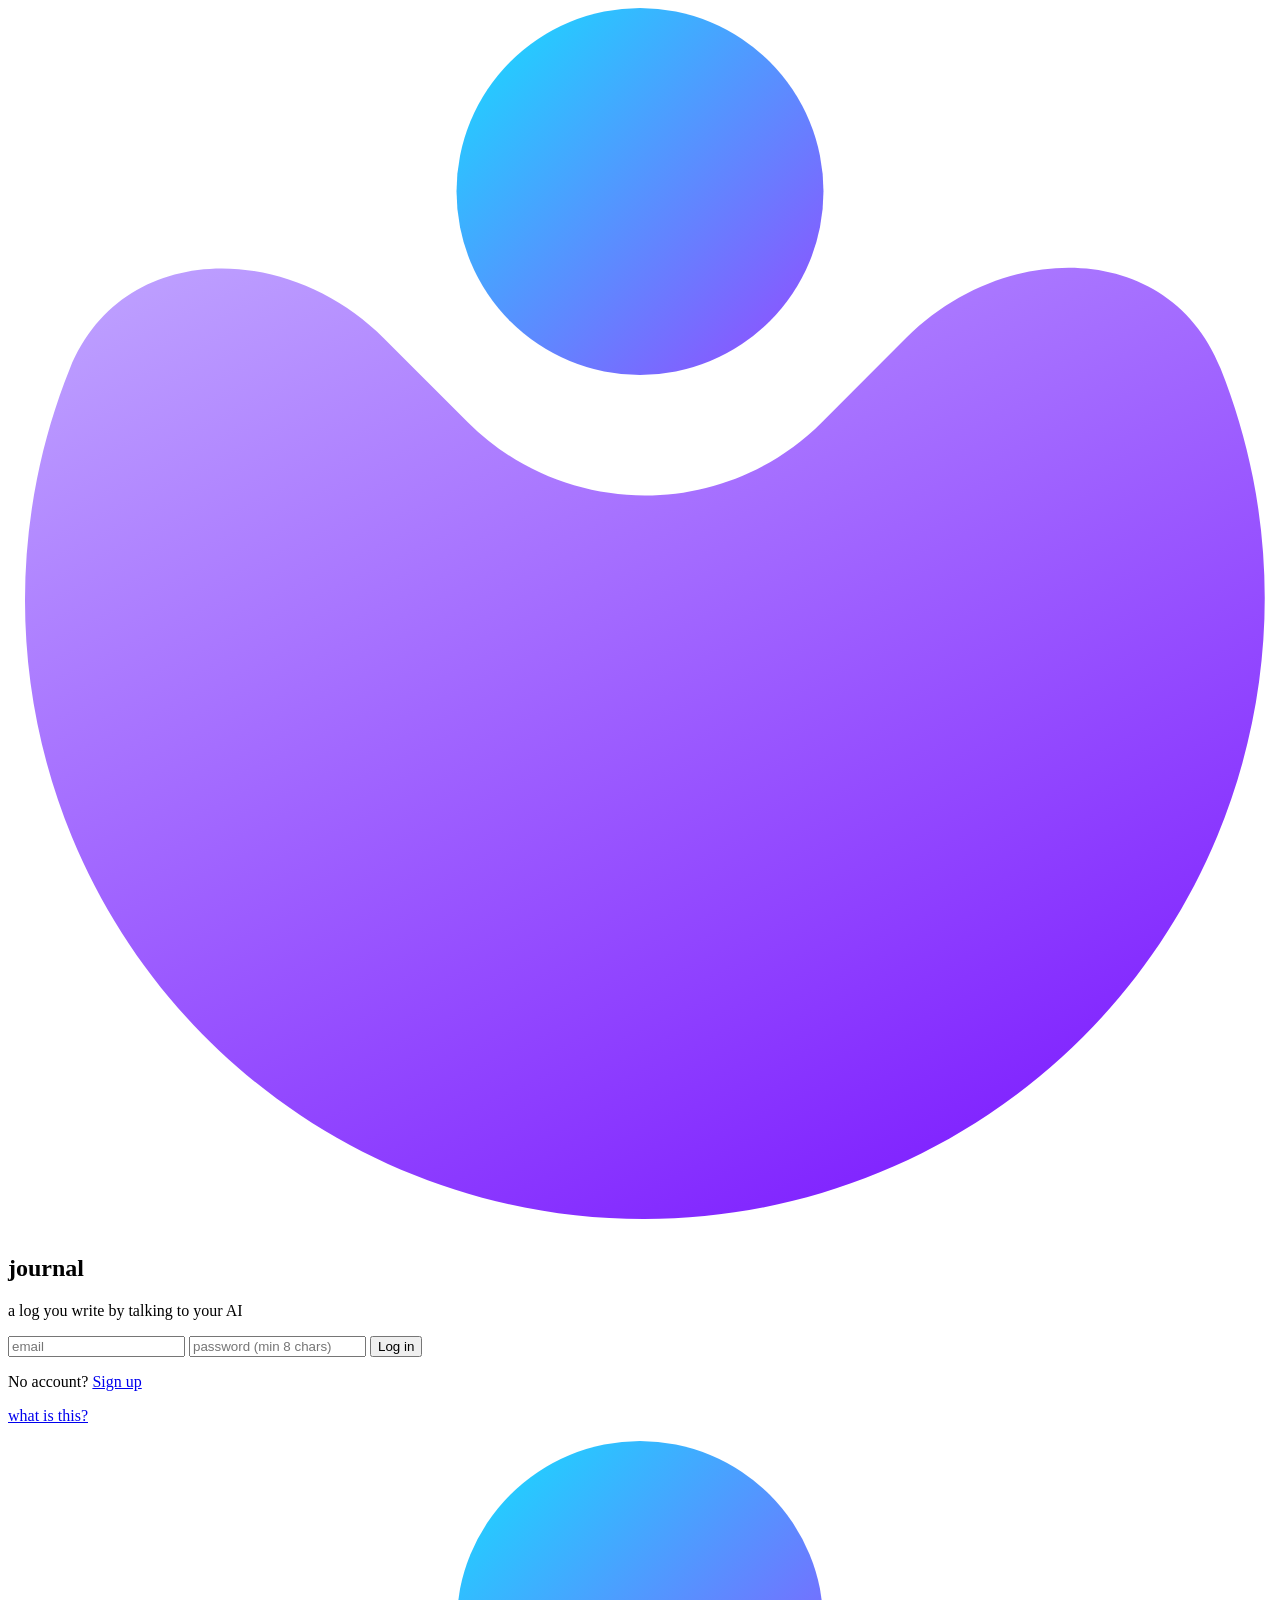
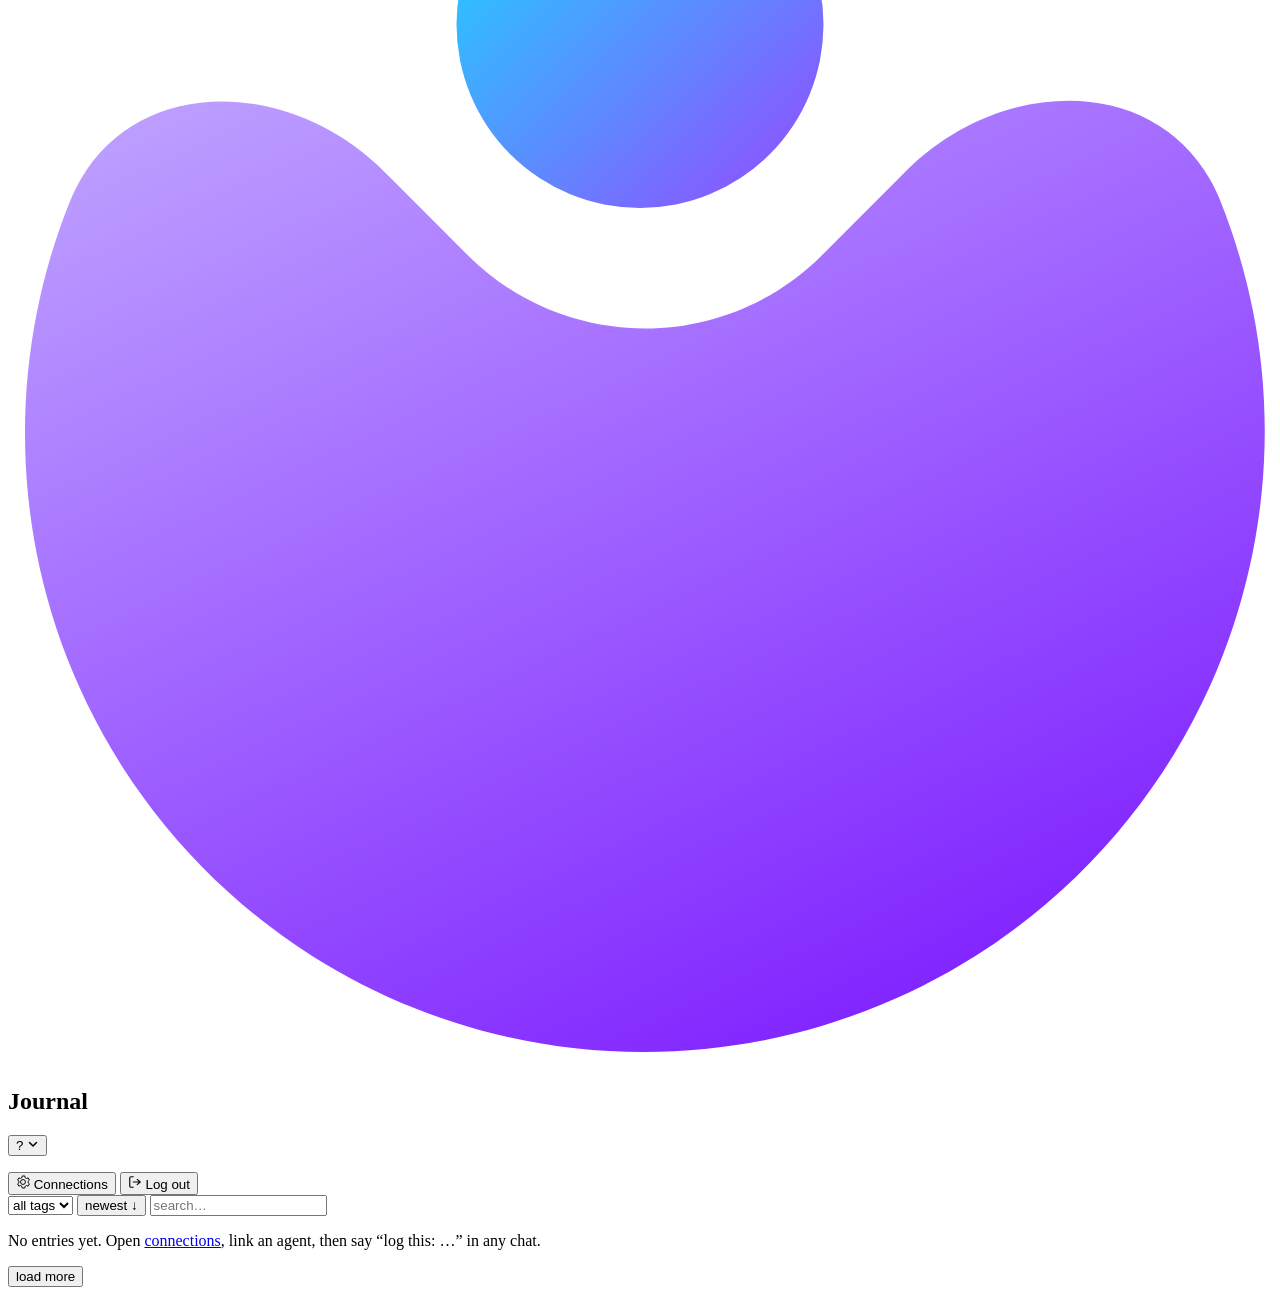
==== public/index.html @ 5e2f3857 "added /home & improved UI" ====
<!doctype html>
<html lang="en">
<head>
  <meta charset="utf-8" />
  <meta name="viewport" content="width=device-width, initial-scale=1" />
  <title>Journal</title>
  <link rel="preconnect" href="https://fonts.googleapis.com" />
  <link rel="preconnect" href="https://fonts.gstatic.com" crossorigin />
  <link
    href="https://fonts.googleapis.com/css2?family=JetBrains+Mono:wght@400;500&family=Newsreader:ital,opsz,wght@0,6..72,400;0,6..72,500;1,6..72,400&family=Roboto+Flex:opsz,wght@8..144,300..700&display=swap"
    rel="stylesheet"
  />
  <link rel="stylesheet" href="/style.css" />
</head>
<body>
  <svg width="0" height="0" style="position:absolute" aria-hidden="true">
    <defs>
      <linearGradient id="logo-body" x1="9.75831" y1="7.51943" x2="42.5" y2="76.5" gradientUnits="userSpaceOnUse">
        <stop stop-color="#C1A7FF" />
        <stop offset="1" stop-color="#6F00FF" />
      </linearGradient>
      <linearGradient id="logo-dot" x1="40" y1="18" x2="19.5" y2="-3" gradientUnits="userSpaceOnUse">
        <stop stop-color="#9747FF" />
        <stop offset="1" stop-color="#00F6FF" />
      </linearGradient>
    </defs>
  </svg>

  <!-- auth screen -->
  <section id="auth" class="auth hidden">
    <div class="glow" aria-hidden="true"></div>
    <div class="auth-box">
      <svg class="auth-logo" viewBox="0 0 62 60" fill="none" aria-hidden="true">
        <path d="M44.0724 16.1665C48.8695 11.3694 56.9546 11.3672 59.4736 17.6663C60.1656 19.3967 60.7 21.1954 61.0656 23.0413C62.2335 28.9383 61.6258 35.0524 59.3195 40.6104C57.0131 46.1683 53.1117 50.9206 48.1085 54.2661C43.1053 57.6116 37.2251 59.4002 31.2114 59.4056C25.1977 59.4111 19.3207 57.6331 14.3236 54.2966C9.32643 50.9601 5.43356 46.2149 3.13725 40.6611C0.840947 35.1073 0.244337 28.9943 1.42287 23.0951C1.79308 21.242 2.33324 19.4362 3.03196 17.6988C5.56333 11.4047 13.6471 11.4083 18.4442 16.2054L22.5529 20.3141C27.35 25.1112 35.1277 25.1112 39.9248 20.3141L44.0724 16.1665Z" fill="url(#logo-body)" />
        <circle cx="31" cy="9" r="9" fill="url(#logo-dot)" />
      </svg>
      <h1>journal</h1>
      <p class="muted">a log you write by talking to your AI</p>
      <form id="auth-form">
        <input id="email" type="email" placeholder="email" autocomplete="email" required />
        <input id="password" type="password" placeholder="password (min 8 chars)" autocomplete="current-password" minlength="8" required />
        <button type="submit" id="auth-submit">Log in</button>
      </form>
      <p class="auth-toggle muted">
        <span id="auth-toggle-label">No account?</span>
        <a href="#" id="auth-toggle-link">Sign up</a>
      </p>
      <p id="auth-error" class="error hidden"></p>
      <p class="auth-about"><a href="/home">what is this?</a></p>
    </div>
  </section>

  <!-- journal screen -->
  <section id="app" class="app hidden">
    <header>
      <div class="brand">
        <svg viewBox="0 0 62 60" fill="none" aria-hidden="true">
          <path d="M44.0724 16.1665C48.8695 11.3694 56.9546 11.3672 59.4736 17.6663C60.1656 19.3967 60.7 21.1954 61.0656 23.0413C62.2335 28.9383 61.6258 35.0524 59.3195 40.6104C57.0131 46.1683 53.1117 50.9206 48.1085 54.2661C43.1053 57.6116 37.2251 59.4002 31.2114 59.4056C25.1977 59.4111 19.3207 57.6331 14.3236 54.2966C9.32643 50.9601 5.43356 46.2149 3.13725 40.6611C0.840947 35.1073 0.244337 28.9943 1.42287 23.0951C1.79308 21.242 2.33324 19.4362 3.03196 17.6988C5.56333 11.4047 13.6471 11.4083 18.4442 16.2054L22.5529 20.3141C27.35 25.1112 35.1277 25.1112 39.9248 20.3141L44.0724 16.1665Z" fill="url(#logo-body)" />
          <circle cx="31" cy="9" r="9" fill="url(#logo-dot)" />
        </svg>
        <h1>Journal</h1>
      </div>
      <div class="account" id="account">
        <button
          class="account-trigger"
          id="account-trigger"
          aria-haspopup="menu"
          aria-expanded="false"
          aria-label="Account menu"
        >
          <span class="avatar" id="avatar">?</span>
          <svg class="chevron" width="12" height="12" viewBox="0 0 12 12" aria-hidden="true">
            <path d="M2.5 4.5 6 8l3.5-3.5" fill="none" stroke="currentColor" stroke-width="1.5" stroke-linecap="round" stroke-linejoin="round" />
          </svg>
        </button>
        <div class="account-menu" role="menu">
          <p class="account-email muted mono" id="account-email"></p>
          <button role="menuitem" id="menu-settings">
            <svg width="14" height="14" viewBox="0 0 16 16" aria-hidden="true">
              <path d="M8 5.2A2.8 2.8 0 1 0 8 10.8 2.8 2.8 0 0 0 8 5.2Zm5.9 2.8a5.9 5.9 0 0 0-.08-.94l1.55-1.2-1.5-2.6-1.83.73a5.9 5.9 0 0 0-1.63-.94L10.1 1.1H7.1l-.31 1.95a5.9 5.9 0 0 0-1.63.94l-1.83-.73-1.5 2.6 1.55 1.2a5.9 5.9 0 0 0 0 1.88l-1.55 1.2 1.5 2.6 1.83-.73c.5.4 1.04.72 1.63.94l.31 1.95h3l.31-1.95a5.9 5.9 0 0 0 1.63-.94l1.83.73 1.5-2.6-1.55-1.2c.05-.31.08-.62.08-.94Z" fill="none" stroke="currentColor" stroke-width="1.1" stroke-linejoin="round" />
            </svg>
            Connections
          </button>
          <button role="menuitem" id="menu-logout">
            <svg width="14" height="14" viewBox="0 0 16 16" aria-hidden="true">
              <path d="M6 2H3.5A1.5 1.5 0 0 0 2 3.5v9A1.5 1.5 0 0 0 3.5 14H6M10.5 11 14 8l-3.5-3M14 8H6" fill="none" stroke="currentColor" stroke-width="1.3" stroke-linecap="round" stroke-linejoin="round" />
            </svg>
            Log out
          </button>
        </div>
      </div>
    </header>

    <div class="toolbar">
      <span class="count" id="entry-count"></span>
      <select id="tag-filter" aria-label="Filter by tag">
        <option value="">all tags</option>
      </select>
      <button id="sort-toggle" aria-label="Toggle sort order">newest ↓</button>
      <input id="search" type="search" placeholder="search…" />
    </div>

    <main id="feed"></main>
    <p id="empty" class="muted hidden">
      No entries yet. Open <a href="#" id="empty-connect">connections</a>, link an agent,
      then say “log this: …” in any chat.
    </p>
    <button id="load-more" class="hidden">load more</button>
  </section>

  <!-- connections modal -->
  <dialog id="settings">
    <div class="dialog-head">
      <h2>Connections</h2>
      <button id="settings-close" aria-label="Close">✕</button>
    </div>
    <p class="muted small">Link an AI agent to this journal. Pick where you'll talk to it:</p>
    <div class="provider-tabs" id="provider-tabs" role="tablist"></div>
    <div id="provider-pane"></div>
  </dialog>

  <script src="/app.js"></script>
</body>
</html>
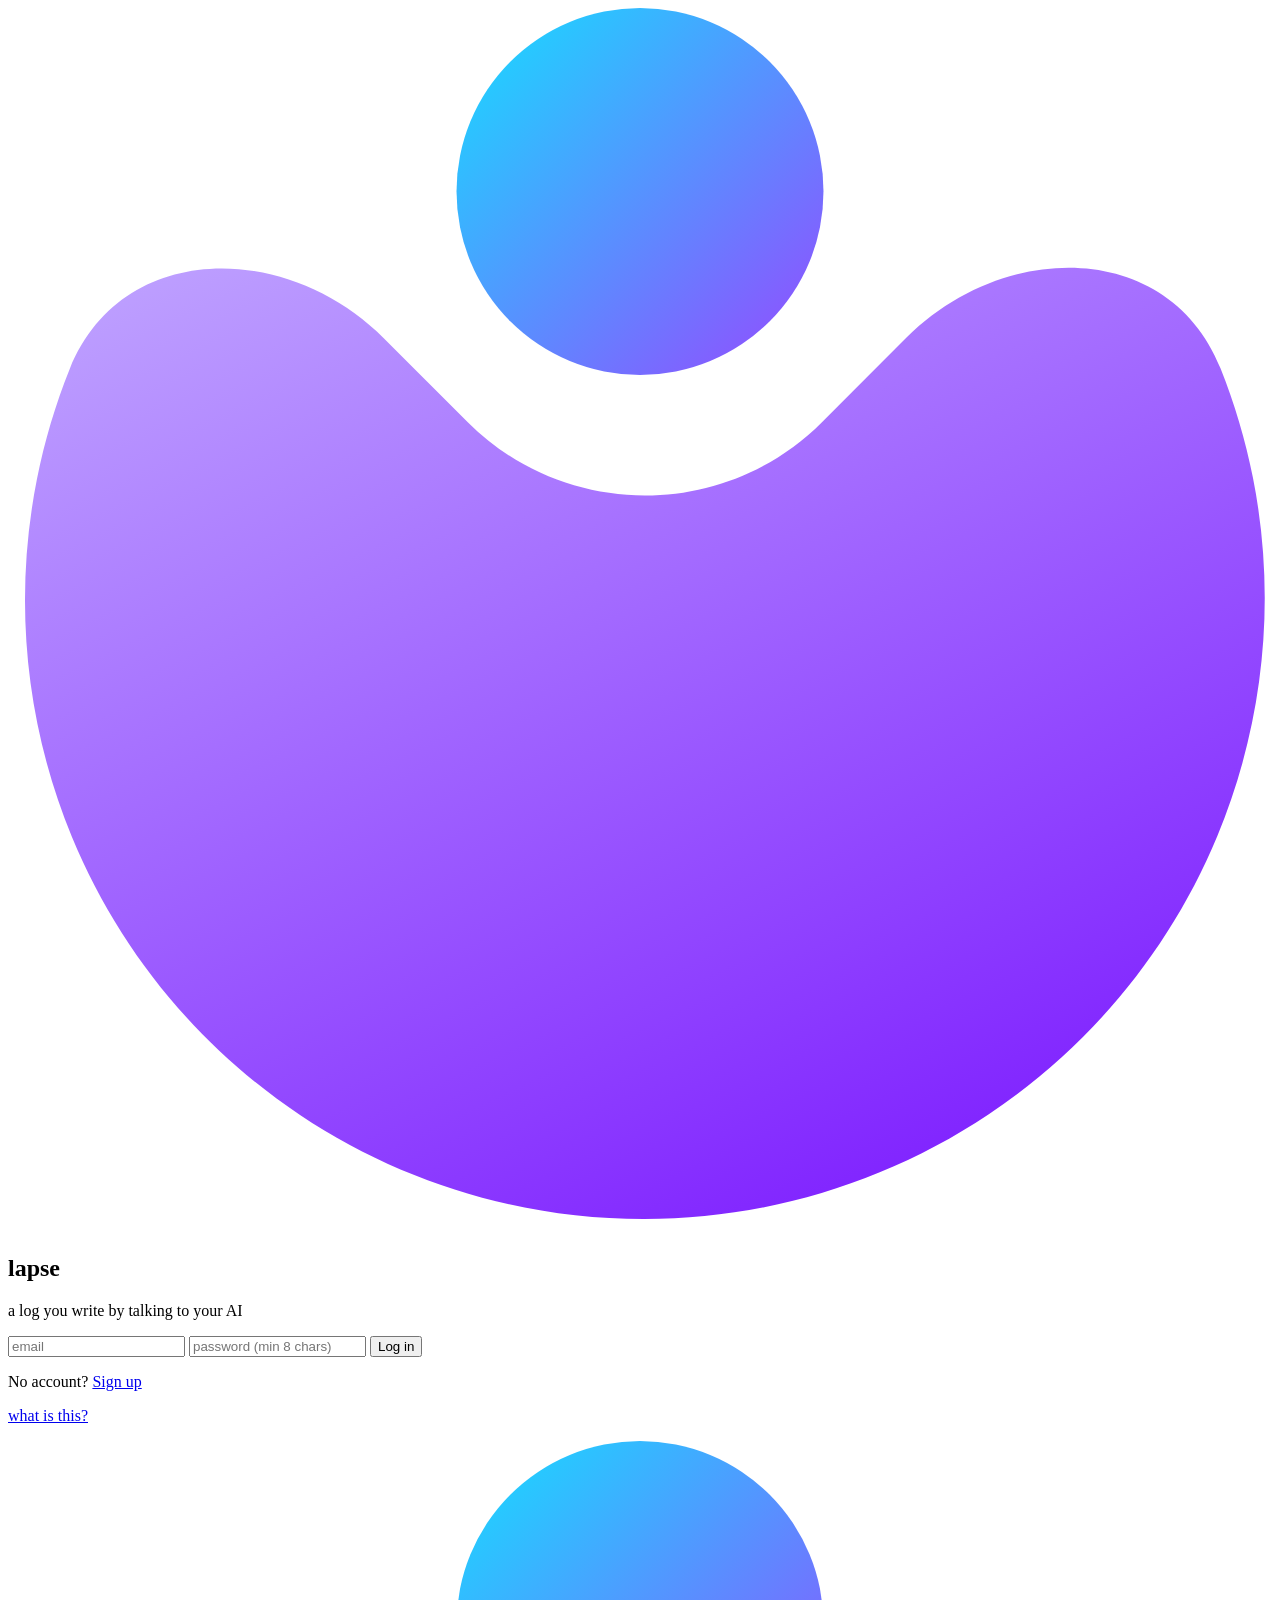
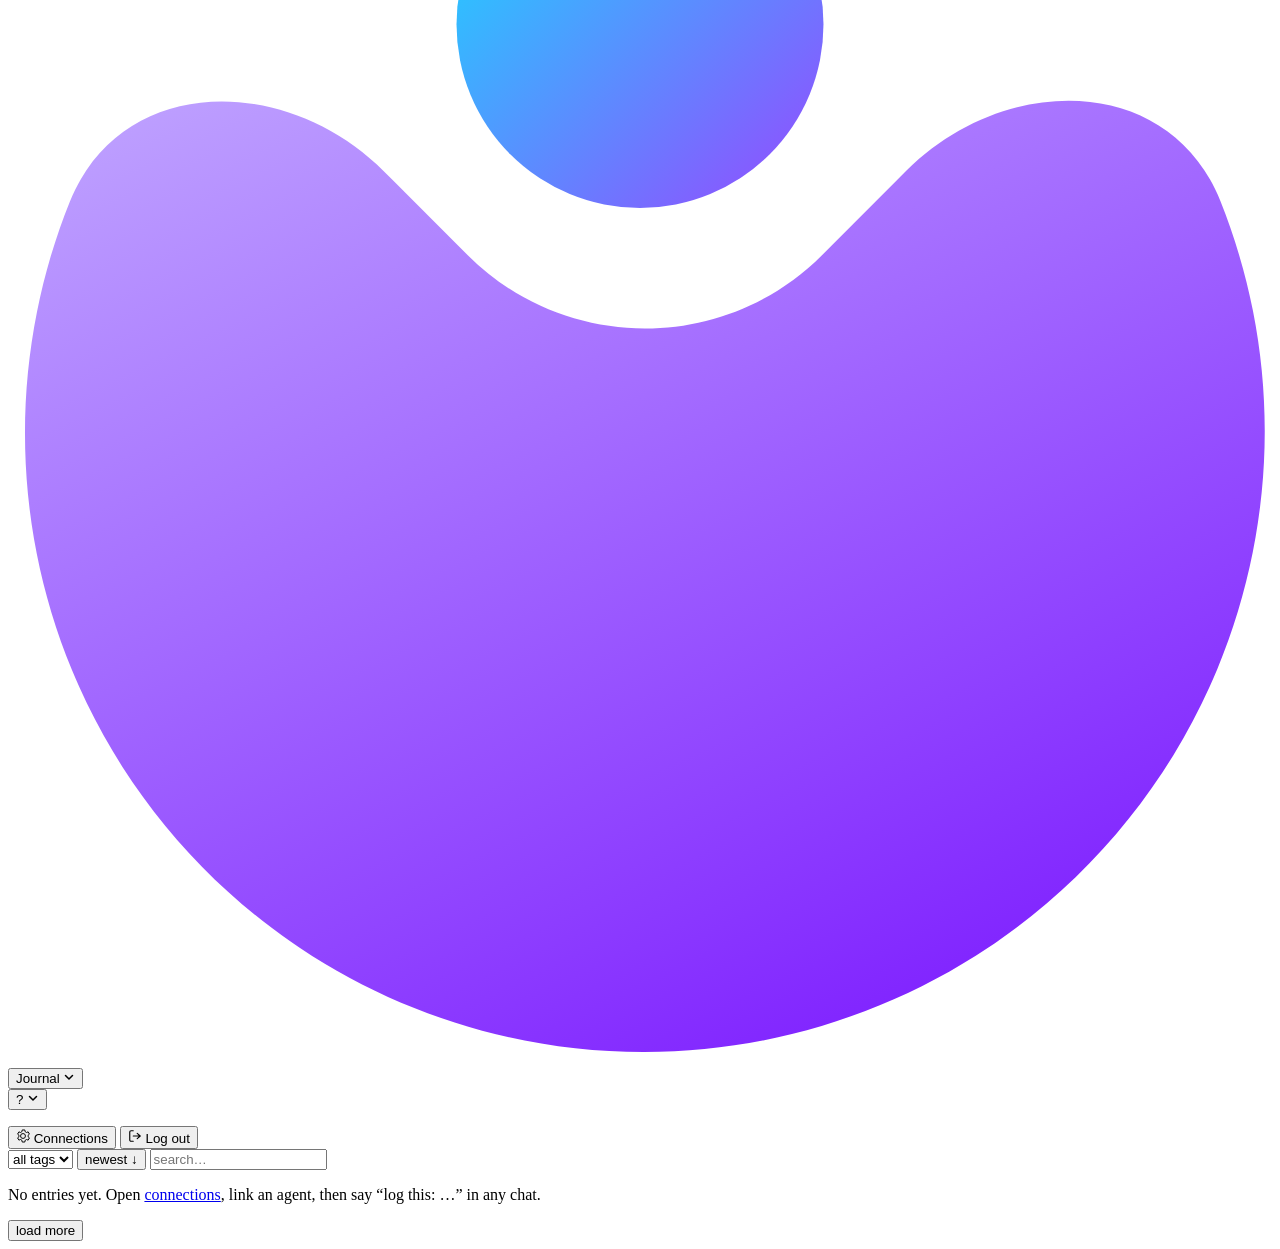
==== commit a84f64f8: "added spaces" ====
--- a/public/index.html
+++ b/public/index.html
@@ -1,17 +1,19 @@
 <!doctype html>
 <html lang="en">
+
 <head>
   <meta charset="utf-8" />
   <meta name="viewport" content="width=device-width, initial-scale=1" />
-  <title>Journal</title>
+  <title>Lapse</title>
   <link rel="preconnect" href="https://fonts.googleapis.com" />
   <link rel="preconnect" href="https://fonts.gstatic.com" crossorigin />
+  <link rel="icon" href="/public/icon.png" type="image/png" />
   <link
     href="https://fonts.googleapis.com/css2?family=JetBrains+Mono:wght@400;500&family=Newsreader:ital,opsz,wght@0,6..72,400;0,6..72,500;1,6..72,400&family=Roboto+Flex:opsz,wght@8..144,300..700&display=swap"
-    rel="stylesheet"
-  />
+    rel="stylesheet" />
   <link rel="stylesheet" href="/style.css" />
 </head>
+
 <body>
   <svg width="0" height="0" style="position:absolute" aria-hidden="true">
     <defs>
@@ -31,14 +33,17 @@
     <div class="glow" aria-hidden="true"></div>
     <div class="auth-box">
       <svg class="auth-logo" viewBox="0 0 62 60" fill="none" aria-hidden="true">
-        <path d="M44.0724 16.1665C48.8695 11.3694 56.9546 11.3672 59.4736 17.6663C60.1656 19.3967 60.7 21.1954 61.0656 23.0413C62.2335 28.9383 61.6258 35.0524 59.3195 40.6104C57.0131 46.1683 53.1117 50.9206 48.1085 54.2661C43.1053 57.6116 37.2251 59.4002 31.2114 59.4056C25.1977 59.4111 19.3207 57.6331 14.3236 54.2966C9.32643 50.9601 5.43356 46.2149 3.13725 40.6611C0.840947 35.1073 0.244337 28.9943 1.42287 23.0951C1.79308 21.242 2.33324 19.4362 3.03196 17.6988C5.56333 11.4047 13.6471 11.4083 18.4442 16.2054L22.5529 20.3141C27.35 25.1112 35.1277 25.1112 39.9248 20.3141L44.0724 16.1665Z" fill="url(#logo-body)" />
+        <path
+          d="M44.0724 16.1665C48.8695 11.3694 56.9546 11.3672 59.4736 17.6663C60.1656 19.3967 60.7 21.1954 61.0656 23.0413C62.2335 28.9383 61.6258 35.0524 59.3195 40.6104C57.0131 46.1683 53.1117 50.9206 48.1085 54.2661C43.1053 57.6116 37.2251 59.4002 31.2114 59.4056C25.1977 59.4111 19.3207 57.6331 14.3236 54.2966C9.32643 50.9601 5.43356 46.2149 3.13725 40.6611C0.840947 35.1073 0.244337 28.9943 1.42287 23.0951C1.79308 21.242 2.33324 19.4362 3.03196 17.6988C5.56333 11.4047 13.6471 11.4083 18.4442 16.2054L22.5529 20.3141C27.35 25.1112 35.1277 25.1112 39.9248 20.3141L44.0724 16.1665Z"
+          fill="url(#logo-body)" />
         <circle cx="31" cy="9" r="9" fill="url(#logo-dot)" />
       </svg>
-      <h1>journal</h1>
+      <h1>lapse</h1>
       <p class="muted">a log you write by talking to your AI</p>
       <form id="auth-form">
         <input id="email" type="email" placeholder="email" autocomplete="email" required />
-        <input id="password" type="password" placeholder="password (min 8 chars)" autocomplete="current-password" minlength="8" required />
+        <input id="password" type="password" placeholder="password (min 8 chars)" autocomplete="current-password"
+          minlength="8" required />
         <button type="submit" id="auth-submit">Log in</button>
       </form>
       <p class="auth-toggle muted">
@@ -54,36 +59,46 @@
   <section id="app" class="app hidden">
     <header>
       <div class="brand">
-        <svg viewBox="0 0 62 60" fill="none" aria-hidden="true">
-          <path d="M44.0724 16.1665C48.8695 11.3694 56.9546 11.3672 59.4736 17.6663C60.1656 19.3967 60.7 21.1954 61.0656 23.0413C62.2335 28.9383 61.6258 35.0524 59.3195 40.6104C57.0131 46.1683 53.1117 50.9206 48.1085 54.2661C43.1053 57.6116 37.2251 59.4002 31.2114 59.4056C25.1977 59.4111 19.3207 57.6331 14.3236 54.2966C9.32643 50.9601 5.43356 46.2149 3.13725 40.6611C0.840947 35.1073 0.244337 28.9943 1.42287 23.0951C1.79308 21.242 2.33324 19.4362 3.03196 17.6988C5.56333 11.4047 13.6471 11.4083 18.4442 16.2054L22.5529 20.3141C27.35 25.1112 35.1277 25.1112 39.9248 20.3141L44.0724 16.1665Z" fill="url(#logo-body)" />
+        <svg class="brand-logo" viewBox="0 0 62 60" fill="none" aria-hidden="true">
+          <path
+            d="M44.0724 16.1665C48.8695 11.3694 56.9546 11.3672 59.4736 17.6663C60.1656 19.3967 60.7 21.1954 61.0656 23.0413C62.2335 28.9383 61.6258 35.0524 59.3195 40.6104C57.0131 46.1683 53.1117 50.9206 48.1085 54.2661C43.1053 57.6116 37.2251 59.4002 31.2114 59.4056C25.1977 59.4111 19.3207 57.6331 14.3236 54.2966C9.32643 50.9601 5.43356 46.2149 3.13725 40.6611C0.840947 35.1073 0.244337 28.9943 1.42287 23.0951C1.79308 21.242 2.33324 19.4362 3.03196 17.6988C5.56333 11.4047 13.6471 11.4083 18.4442 16.2054L22.5529 20.3141C27.35 25.1112 35.1277 25.1112 39.9248 20.3141L44.0724 16.1665Z"
+            fill="url(#logo-body)" />
           <circle cx="31" cy="9" r="9" fill="url(#logo-dot)" />
         </svg>
-        <h1>Journal</h1>
+        <div class="space-switcher" id="space-switcher">
+          <button class="space-trigger" id="space-trigger" aria-haspopup="menu" aria-expanded="false">
+            <span id="active-space-name">Journal</span>
+            <svg class="chevron" width="12" height="12" viewBox="0 0 12 12" aria-hidden="true">
+              <path d="M2.5 4.5 6 8l3.5-3.5" fill="none" stroke="currentColor" stroke-width="1.5"
+                stroke-linecap="round" stroke-linejoin="round" />
+            </svg>
+          </button>
+          <div class="space-menu" role="menu" id="space-menu"></div>
+        </div>
       </div>
       <div class="account" id="account">
-        <button
-          class="account-trigger"
-          id="account-trigger"
-          aria-haspopup="menu"
-          aria-expanded="false"
-          aria-label="Account menu"
-        >
+        <button class="account-trigger" id="account-trigger" aria-haspopup="menu" aria-expanded="false"
+          aria-label="Account menu">
           <span class="avatar" id="avatar">?</span>
           <svg class="chevron" width="12" height="12" viewBox="0 0 12 12" aria-hidden="true">
-            <path d="M2.5 4.5 6 8l3.5-3.5" fill="none" stroke="currentColor" stroke-width="1.5" stroke-linecap="round" stroke-linejoin="round" />
+            <path d="M2.5 4.5 6 8l3.5-3.5" fill="none" stroke="currentColor" stroke-width="1.5" stroke-linecap="round"
+              stroke-linejoin="round" />
           </svg>
         </button>
         <div class="account-menu" role="menu">
           <p class="account-email muted mono" id="account-email"></p>
           <button role="menuitem" id="menu-settings">
             <svg width="14" height="14" viewBox="0 0 16 16" aria-hidden="true">
-              <path d="M8 5.2A2.8 2.8 0 1 0 8 10.8 2.8 2.8 0 0 0 8 5.2Zm5.9 2.8a5.9 5.9 0 0 0-.08-.94l1.55-1.2-1.5-2.6-1.83.73a5.9 5.9 0 0 0-1.63-.94L10.1 1.1H7.1l-.31 1.95a5.9 5.9 0 0 0-1.63.94l-1.83-.73-1.5 2.6 1.55 1.2a5.9 5.9 0 0 0 0 1.88l-1.55 1.2 1.5 2.6 1.83-.73c.5.4 1.04.72 1.63.94l.31 1.95h3l.31-1.95a5.9 5.9 0 0 0 1.63-.94l1.83.73 1.5-2.6-1.55-1.2c.05-.31.08-.62.08-.94Z" fill="none" stroke="currentColor" stroke-width="1.1" stroke-linejoin="round" />
+              <path
+                d="M8 5.2A2.8 2.8 0 1 0 8 10.8 2.8 2.8 0 0 0 8 5.2Zm5.9 2.8a5.9 5.9 0 0 0-.08-.94l1.55-1.2-1.5-2.6-1.83.73a5.9 5.9 0 0 0-1.63-.94L10.1 1.1H7.1l-.31 1.95a5.9 5.9 0 0 0-1.63.94l-1.83-.73-1.5 2.6 1.55 1.2a5.9 5.9 0 0 0 0 1.88l-1.55 1.2 1.5 2.6 1.83-.73c.5.4 1.04.72 1.63.94l.31 1.95h3l.31-1.95a5.9 5.9 0 0 0 1.63-.94l1.83.73 1.5-2.6-1.55-1.2c.05-.31.08-.62.08-.94Z"
+                fill="none" stroke="currentColor" stroke-width="1.1" stroke-linejoin="round" />
             </svg>
             Connections
           </button>
           <button role="menuitem" id="menu-logout">
             <svg width="14" height="14" viewBox="0 0 16 16" aria-hidden="true">
-              <path d="M6 2H3.5A1.5 1.5 0 0 0 2 3.5v9A1.5 1.5 0 0 0 3.5 14H6M10.5 11 14 8l-3.5-3M14 8H6" fill="none" stroke="currentColor" stroke-width="1.3" stroke-linecap="round" stroke-linejoin="round" />
+              <path d="M6 2H3.5A1.5 1.5 0 0 0 2 3.5v9A1.5 1.5 0 0 0 3.5 14H6M10.5 11 14 8l-3.5-3M14 8H6" fill="none"
+                stroke="currentColor" stroke-width="1.3" stroke-linecap="round" stroke-linejoin="round" />
             </svg>
             Log out
           </button>
@@ -121,4 +136,5 @@
 
   <script src="/app.js"></script>
 </body>
-</html>
+
+</html>
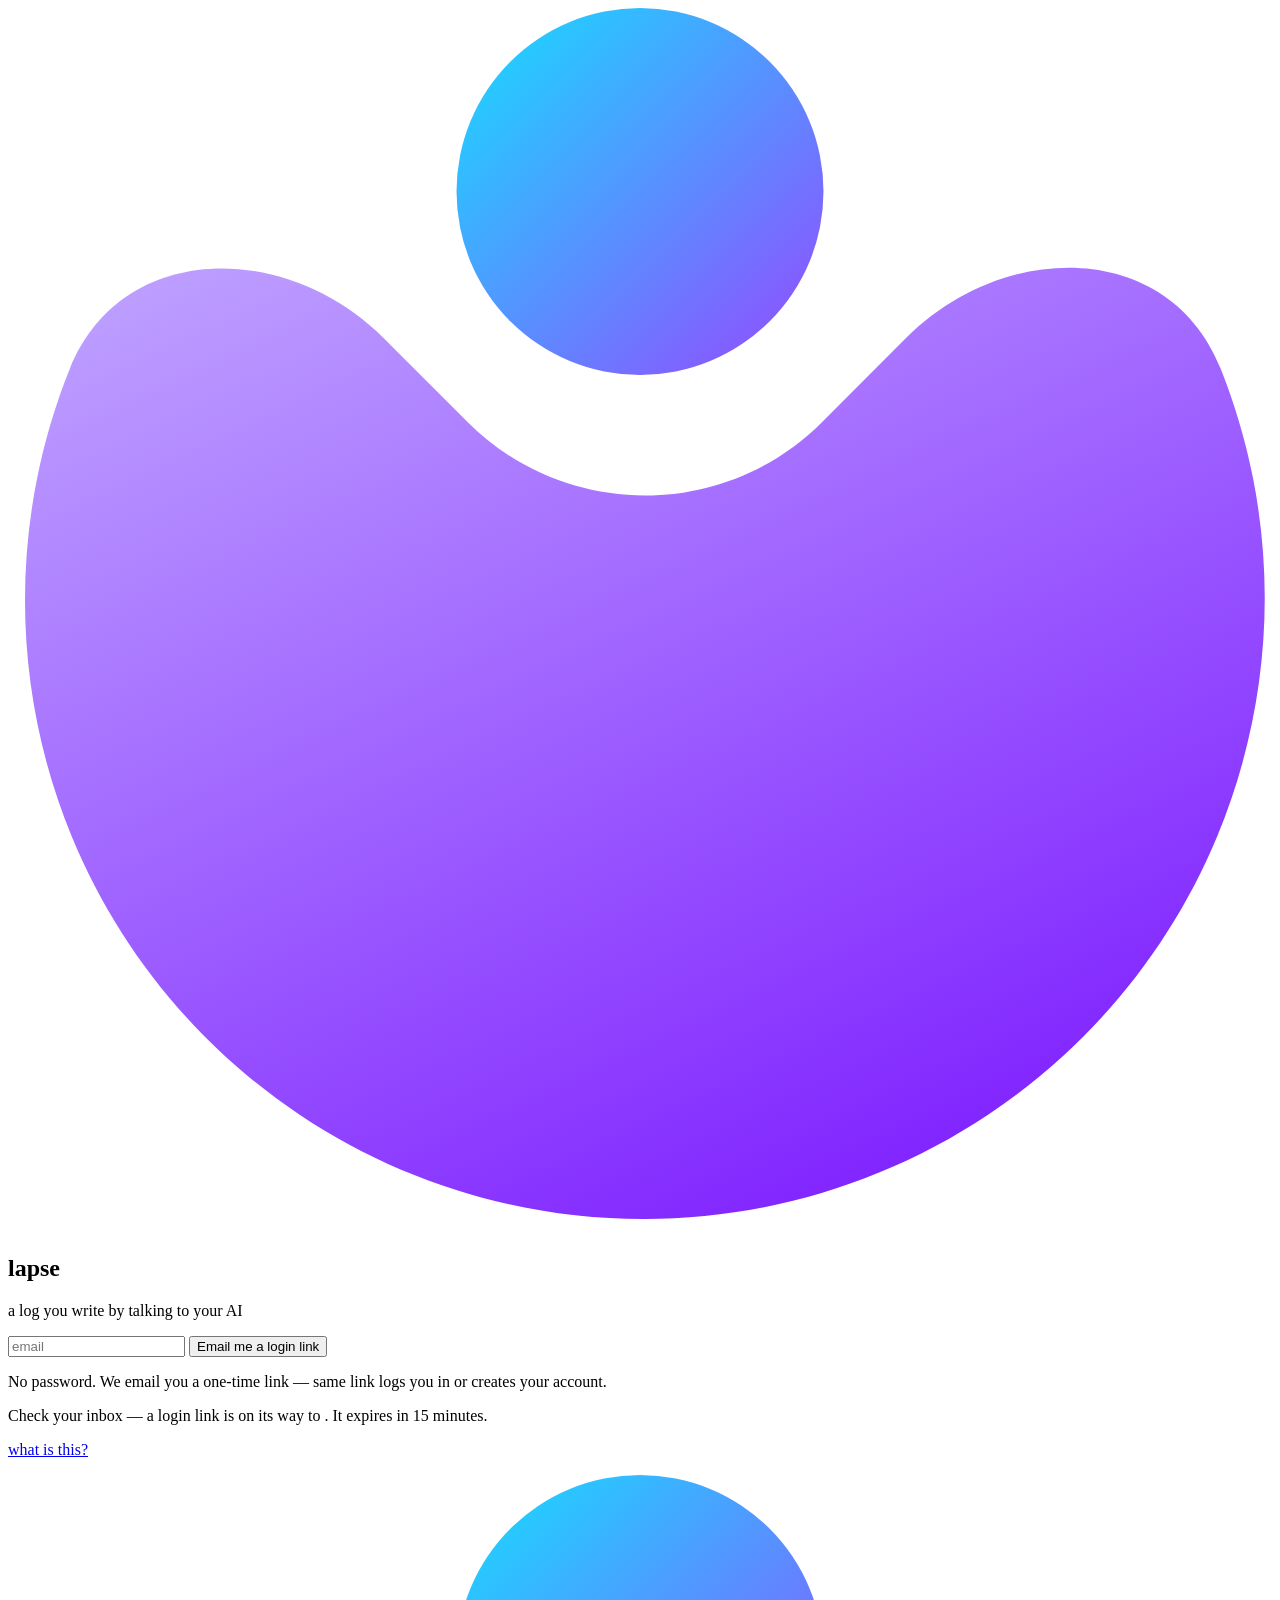
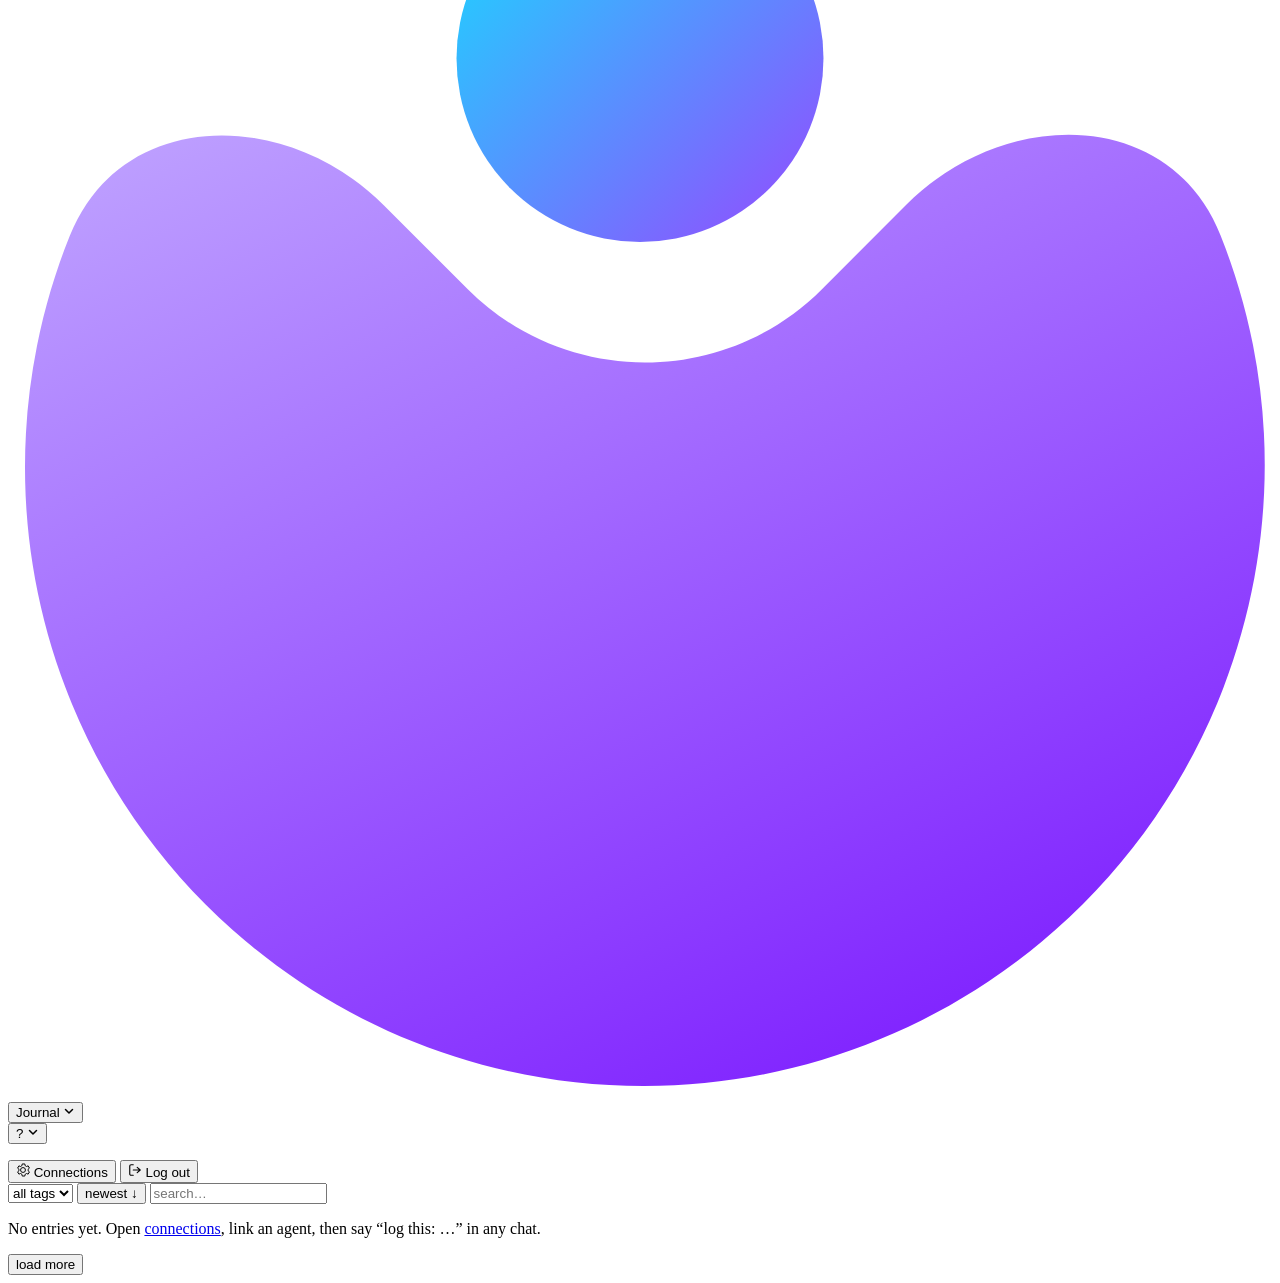
==== commit 96eba0c0: "added og in home & root" ====
--- a/public/index.html
+++ b/public/index.html
@@ -5,9 +5,15 @@
   <meta charset="utf-8" />
   <meta name="viewport" content="width=device-width, initial-scale=1" />
   <title>Lapse</title>
+  <meta property="og:title" content="Lapse" />
+  <meta property="og:description" content="Personal aria-haspopup Notes Taking Buddy" />
+  <meta property="og:image" content="/og.png" />
+  <meta property="og:type" content="website" />
+  <meta name="twitter:card" content="summary_large_image" />
+  <meta name="twitter:image" content="/og.png" />
   <link rel="preconnect" href="https://fonts.googleapis.com" />
   <link rel="preconnect" href="https://fonts.gstatic.com" crossorigin />
-  <link rel="icon" href="/public/icon.png" type="image/png" />
+  <link rel="icon" href="/icon.png" type="image/png" />
   <link
     href="https://fonts.googleapis.com/css2?family=JetBrains+Mono:wght@400;500&family=Newsreader:ital,opsz,wght@0,6..72,400;0,6..72,500;1,6..72,400&family=Roboto+Flex:opsz,wght@8..144,300..700&display=swap"
     rel="stylesheet" />
@@ -40,15 +46,15 @@
       </svg>
       <h1>lapse</h1>
       <p class="muted">a log you write by talking to your AI</p>
-      <form id="auth-form">
+      <form id="magic-form">
         <input id="email" type="email" placeholder="email" autocomplete="email" required />
-        <input id="password" type="password" placeholder="password (min 8 chars)" autocomplete="current-password"
-          minlength="8" required />
-        <button type="submit" id="auth-submit">Log in</button>
+        <button type="submit" id="magic-btn">Email me a login link</button>
       </form>
-      <p class="auth-toggle muted">
-        <span id="auth-toggle-label">No account?</span>
-        <a href="#" id="auth-toggle-link">Sign up</a>
+      <p id="auth-hint" class="muted small">No password. We email you a one-time link — same link
+        logs you in or creates your account.</p>
+      <p id="magic-sent" class="muted small hidden">
+        Check your inbox — a login link is on its way to <span id="magic-email"></span>.
+        It expires in 15 minutes.
       </p>
       <p id="auth-error" class="error hidden"></p>
       <p class="auth-about"><a href="/home">what is this?</a></p>
@@ -69,8 +75,8 @@
           <button class="space-trigger" id="space-trigger" aria-haspopup="menu" aria-expanded="false">
             <span id="active-space-name">Journal</span>
             <svg class="chevron" width="12" height="12" viewBox="0 0 12 12" aria-hidden="true">
-              <path d="M2.5 4.5 6 8l3.5-3.5" fill="none" stroke="currentColor" stroke-width="1.5"
-                stroke-linecap="round" stroke-linejoin="round" />
+              <path d="M2.5 4.5 6 8l3.5-3.5" fill="none" stroke="currentColor" stroke-width="1.5" stroke-linecap="round"
+                stroke-linejoin="round" />
             </svg>
           </button>
           <div class="space-menu" role="menu" id="space-menu"></div>
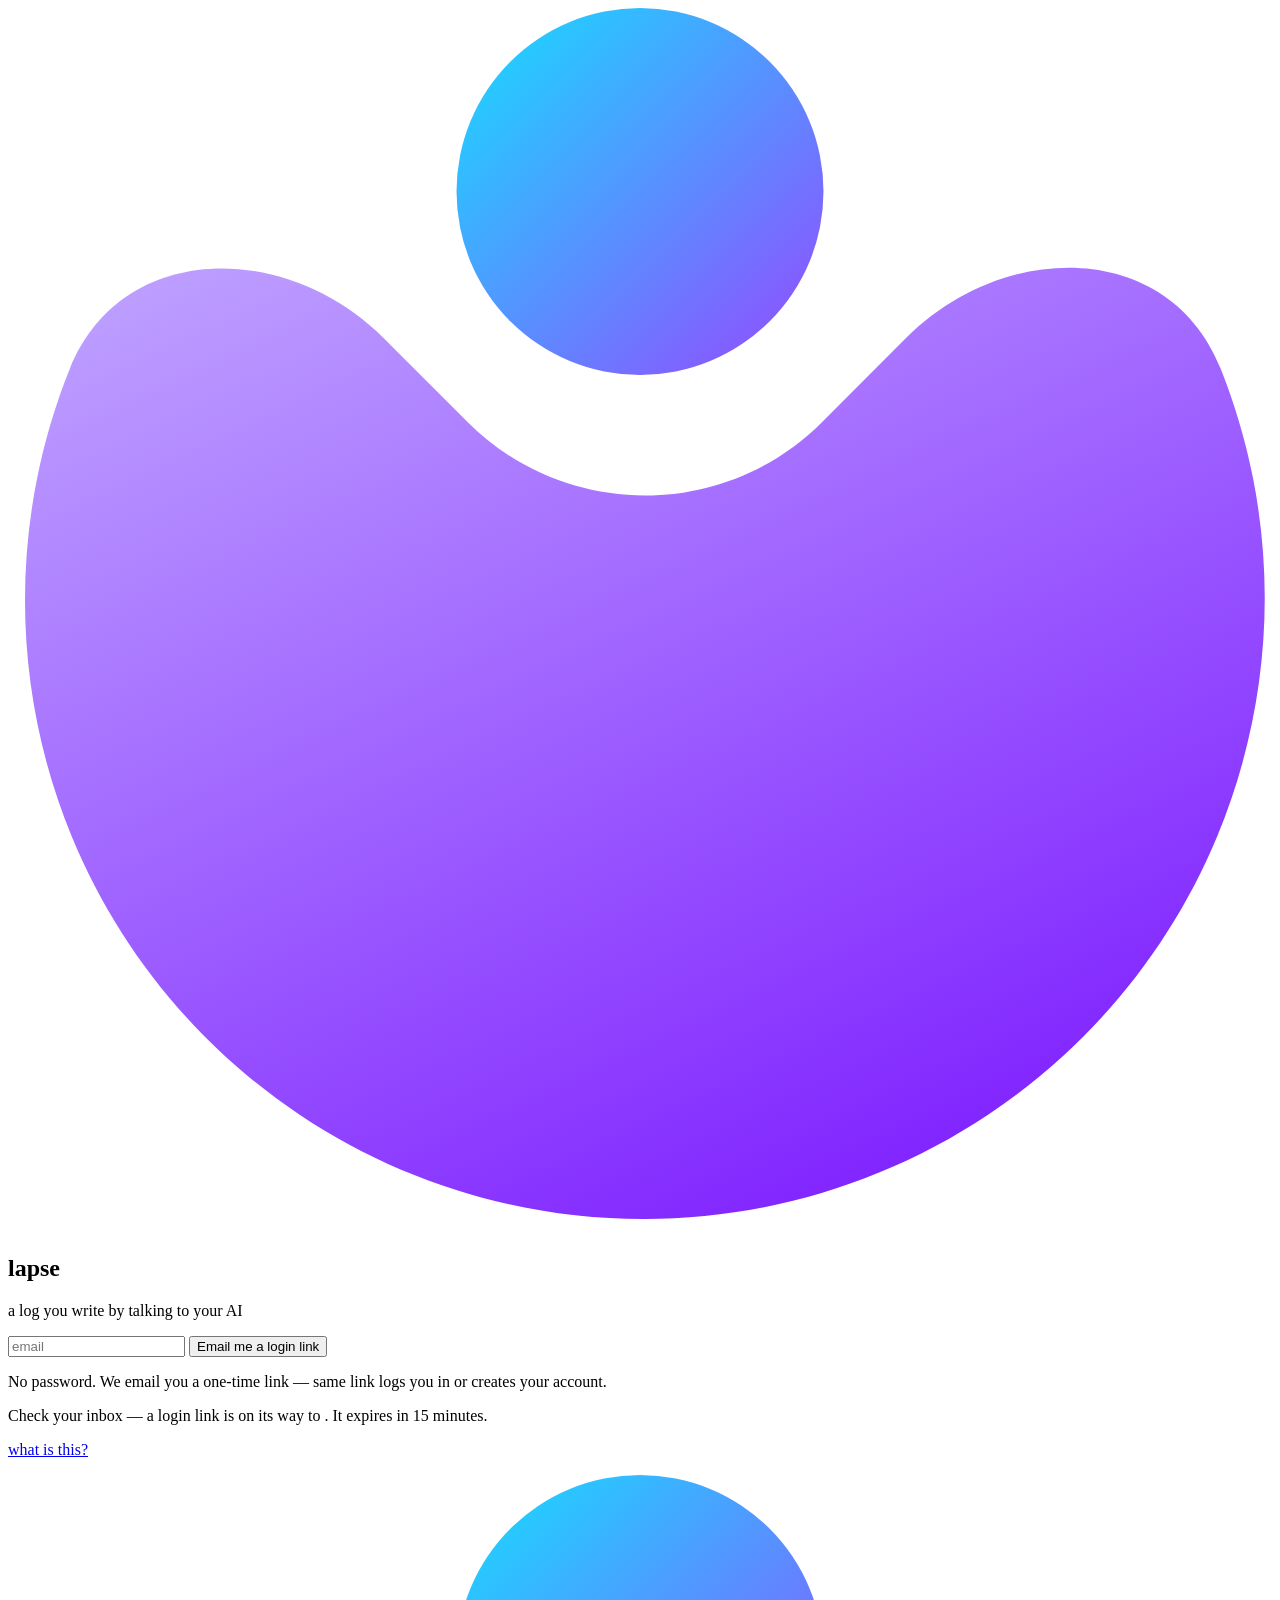
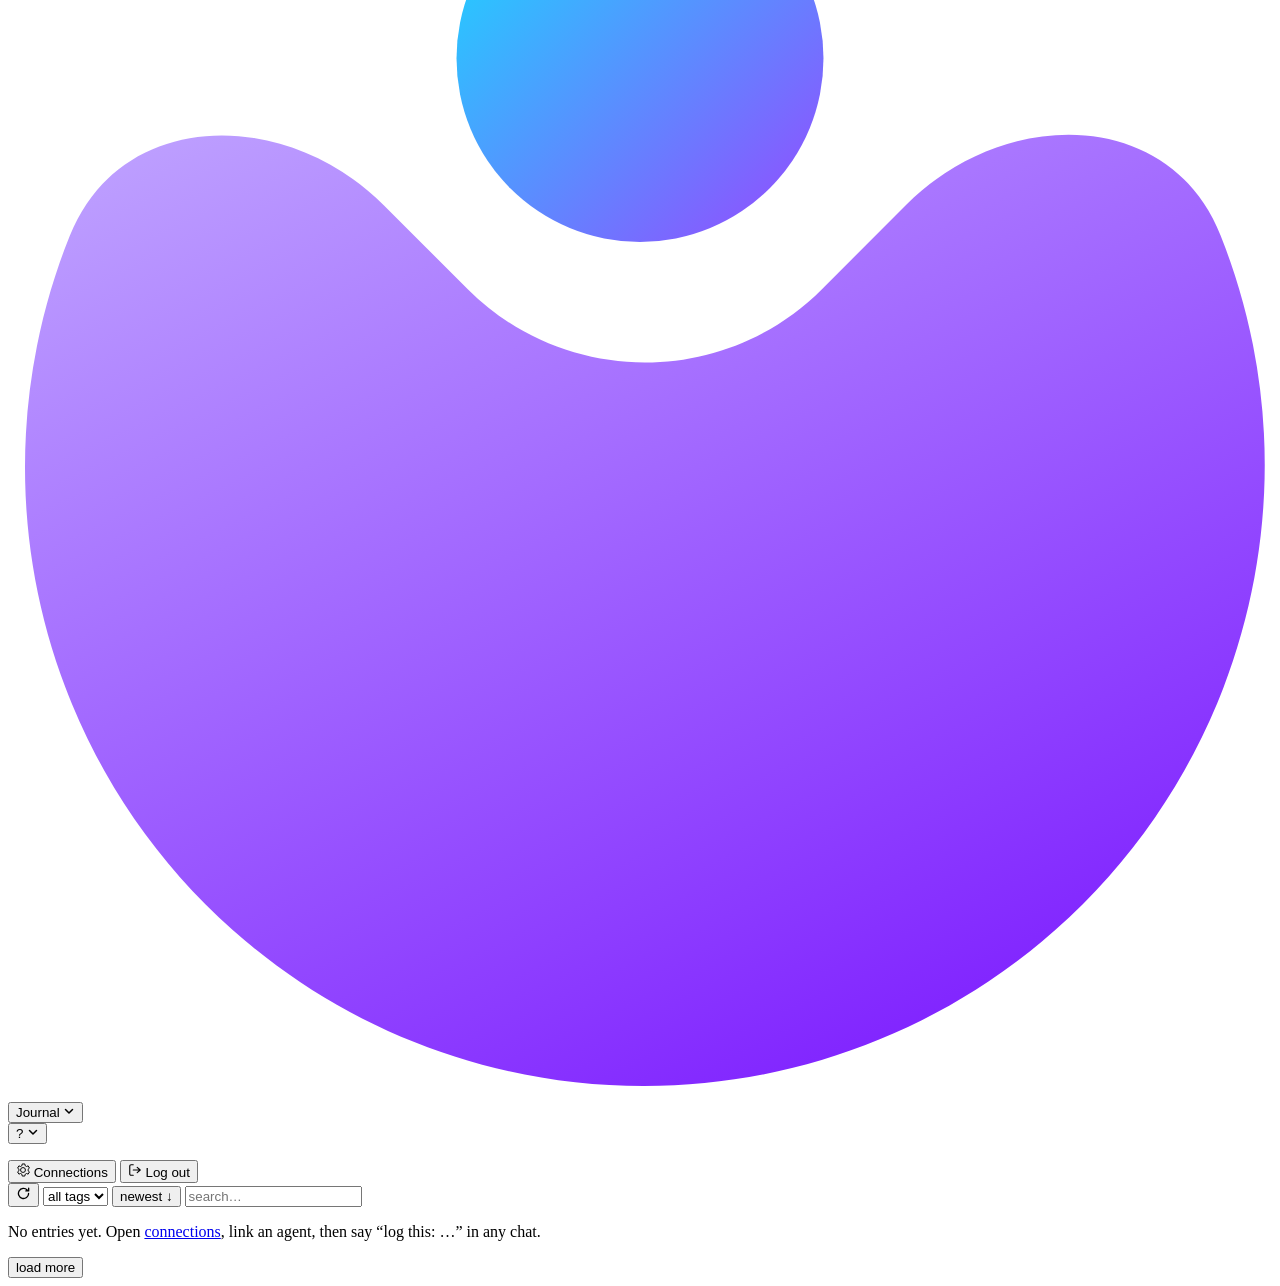
==== commit bbb62c6e: "added refresh btn" ====
--- a/public/index.html
+++ b/public/index.html
@@ -114,6 +114,12 @@
 
     <div class="toolbar">
       <span class="count" id="entry-count"></span>
+      <button id="refresh-btn" class="icon-btn" aria-label="Refresh" title="Refresh">
+        <svg width="15" height="15" viewBox="0 0 16 16" aria-hidden="true">
+          <path d="M13.4 8a5.4 5.4 0 1 1-1.5-3.8M13.5 2.2v3h-3" fill="none" stroke="currentColor"
+            stroke-width="1.4" stroke-linecap="round" stroke-linejoin="round" />
+        </svg>
+      </button>
       <select id="tag-filter" aria-label="Filter by tag">
         <option value="">all tags</option>
       </select>
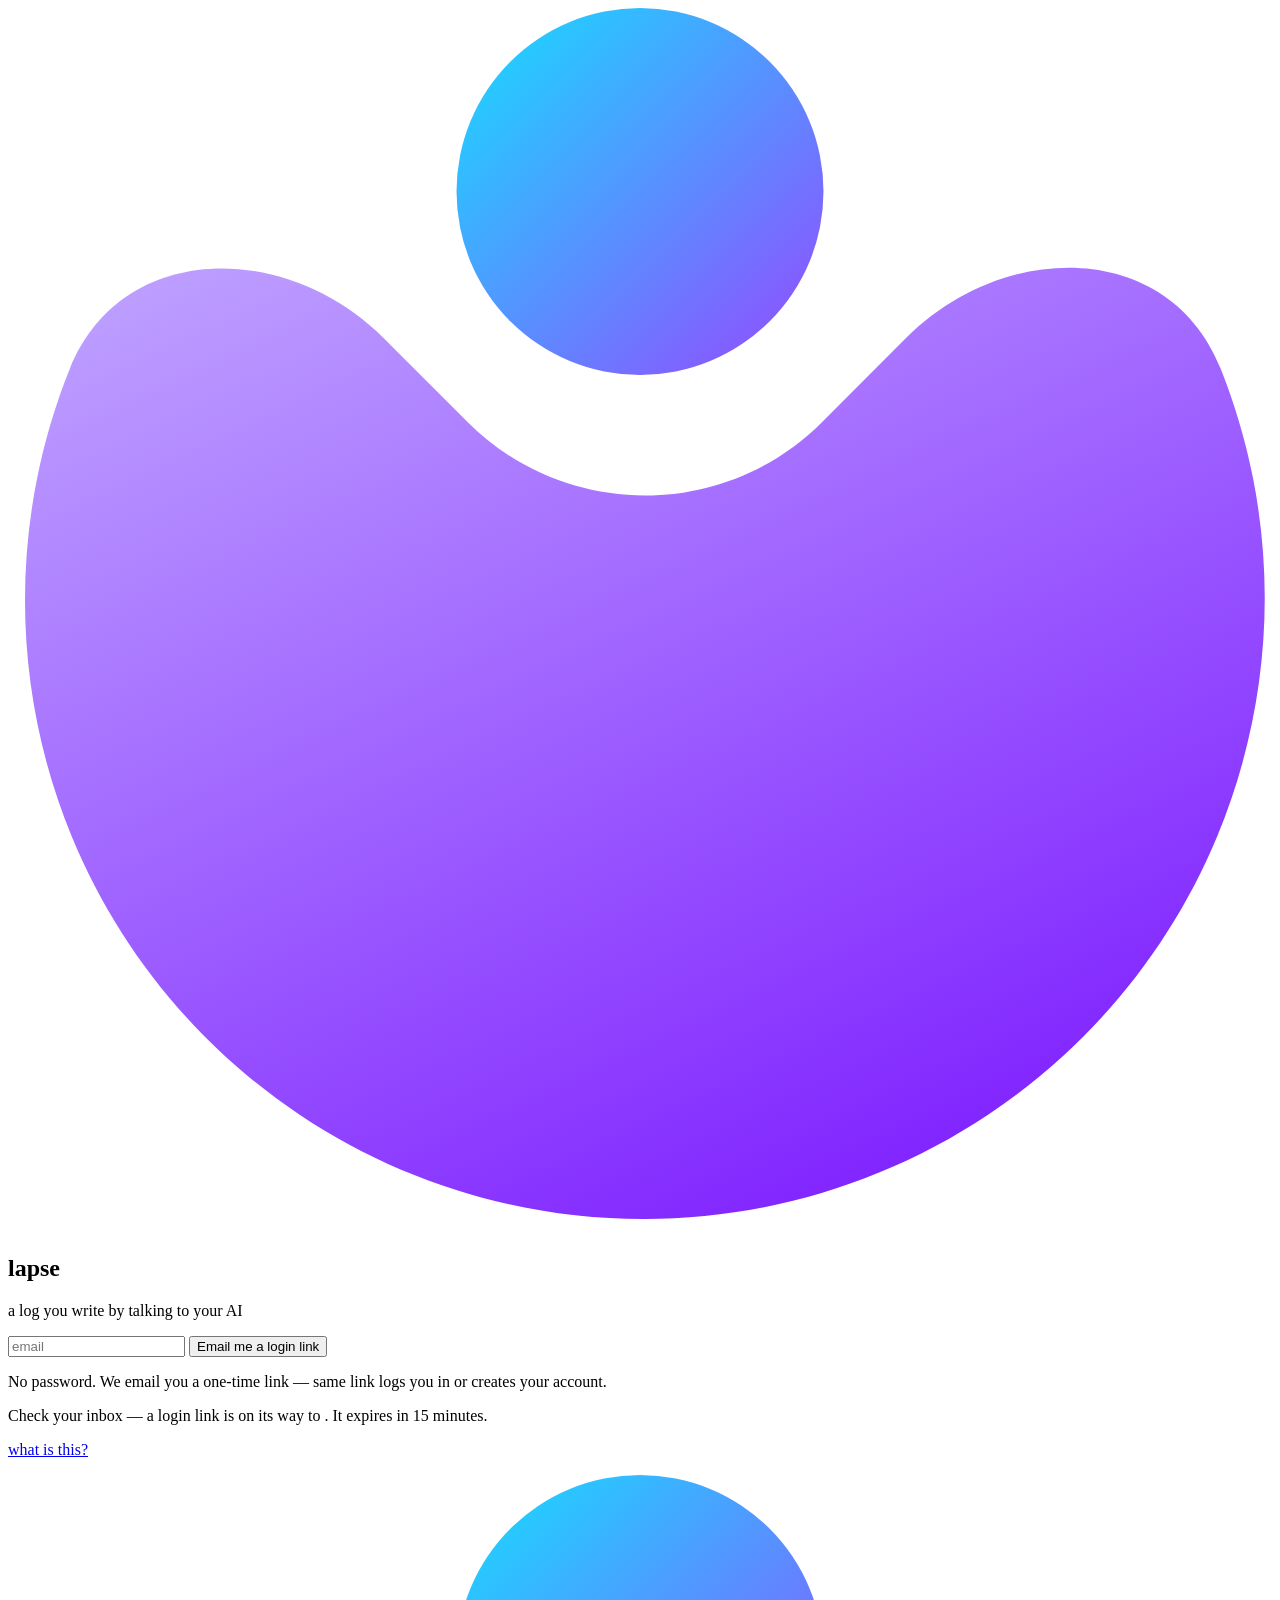
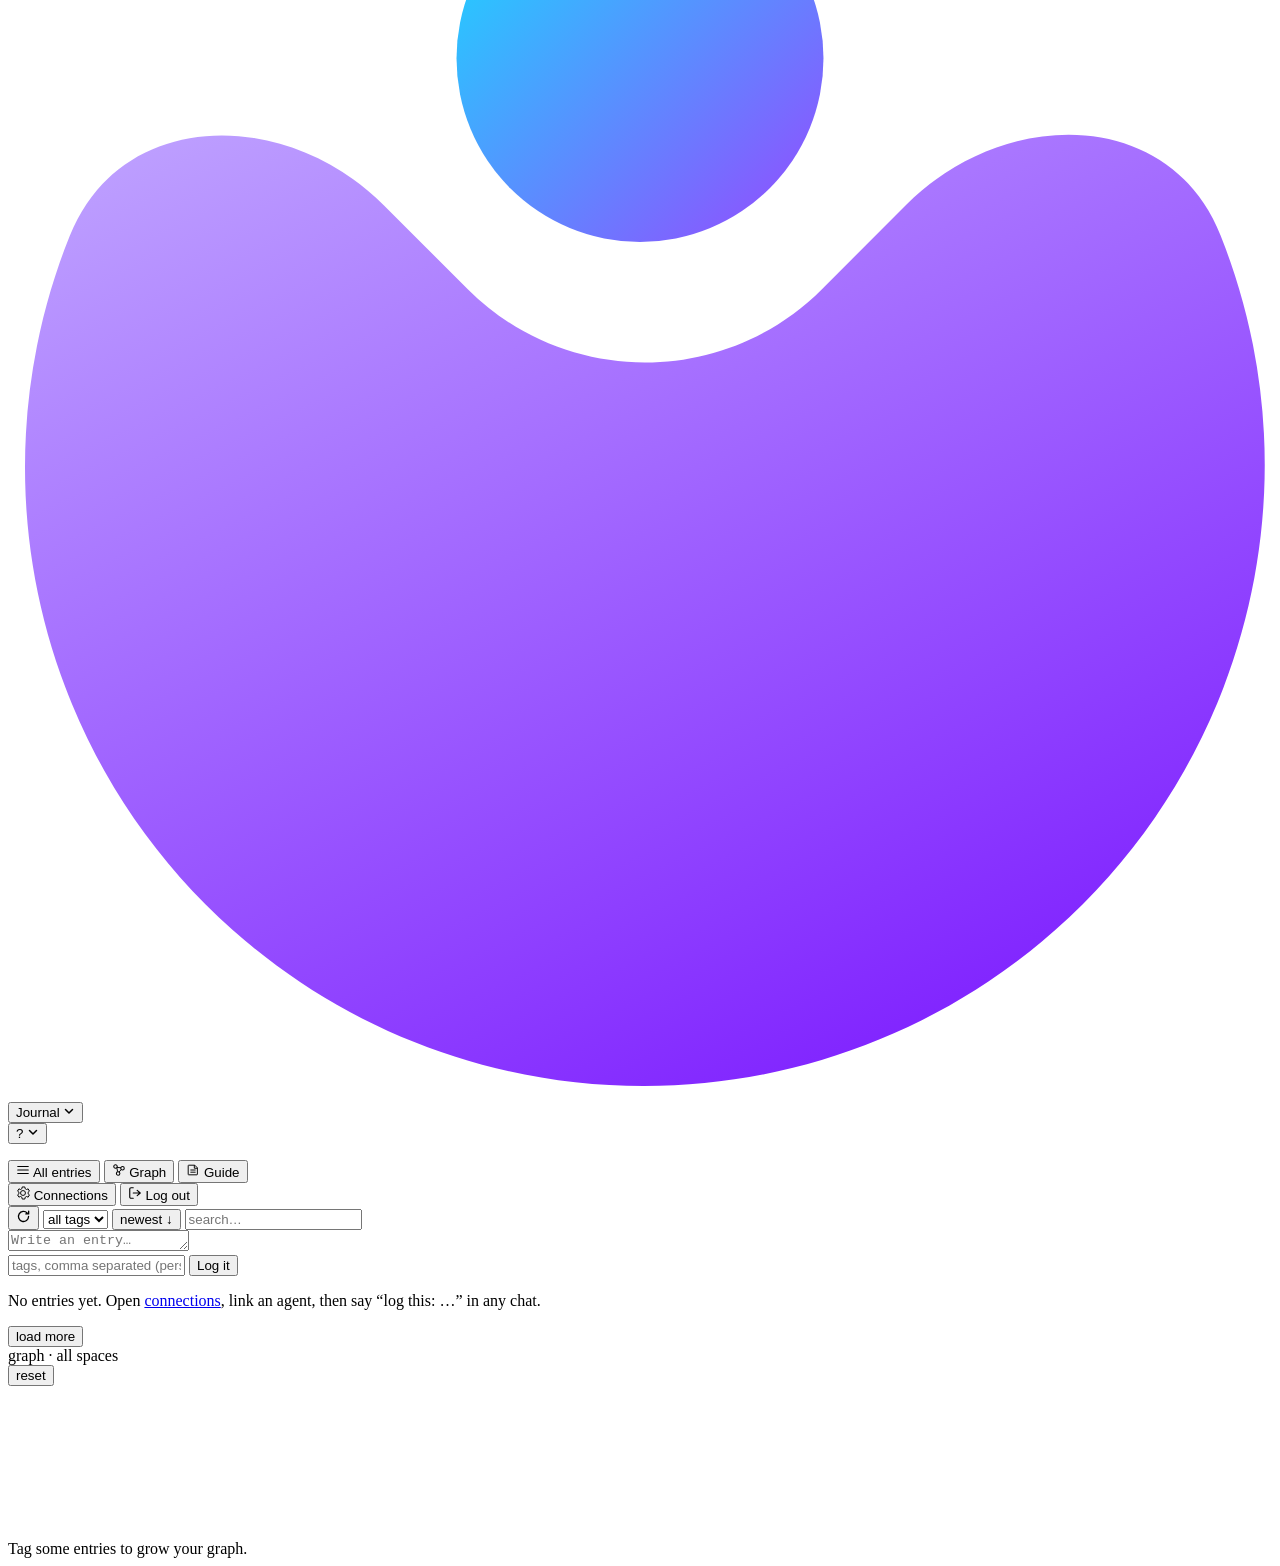
==== commit 1555fba7: "added via param, in app crud, graph, rich tags, guide & retrieval tools" ====
--- a/public/index.html
+++ b/public/index.html
@@ -93,6 +93,28 @@
         </button>
         <div class="account-menu" role="menu">
           <p class="account-email muted mono" id="account-email"></p>
+          <button role="menuitem" id="menu-all">
+            <svg width="14" height="14" viewBox="0 0 16 16" aria-hidden="true">
+              <path d="M2 4h12M2 8h12M2 12h12" fill="none" stroke="currentColor" stroke-width="1.3" stroke-linecap="round" />
+            </svg>
+            All entries
+          </button>
+          <button role="menuitem" id="menu-graph">
+            <svg width="14" height="14" viewBox="0 0 16 16" aria-hidden="true">
+              <circle cx="4" cy="4" r="2" fill="none" stroke="currentColor" stroke-width="1.2" />
+              <circle cx="12" cy="6" r="2" fill="none" stroke="currentColor" stroke-width="1.2" />
+              <circle cx="7" cy="12" r="2" fill="none" stroke="currentColor" stroke-width="1.2" />
+              <path d="M5.5 5 10.5 5.5M5.5 5.5 6.5 10M10.5 7.5 8 10.5" stroke="currentColor" stroke-width="1.1" />
+            </svg>
+            Graph
+          </button>
+          <button role="menuitem" id="menu-guide">
+            <svg width="14" height="14" viewBox="0 0 16 16" aria-hidden="true">
+              <path d="M3 2.5h7l3 3V13a.5.5 0 0 1-.5.5H3a.5.5 0 0 1-.5-.5V3a.5.5 0 0 1 .5-.5ZM9.5 2.5V6h3.5M5 8h6M5 10.5h6" fill="none" stroke="currentColor" stroke-width="1.1" stroke-linejoin="round" />
+            </svg>
+            Guide
+          </button>
+          <div class="menu-sep"></div>
           <button role="menuitem" id="menu-settings">
             <svg width="14" height="14" viewBox="0 0 16 16" aria-hidden="true">
               <path
@@ -127,12 +149,34 @@
       <input id="search" type="search" placeholder="search…" />
     </div>
 
+    <form id="composer" class="composer">
+      <textarea id="composer-input" placeholder="Write an entry…" rows="1"></textarea>
+      <div class="composer-row hidden" id="composer-extra">
+        <input id="composer-tags" type="text" placeholder="tags, comma separated (person:asha, mood:good)" />
+        <button type="submit" id="composer-save">Log it</button>
+      </div>
+    </form>
+
     <main id="feed"></main>
     <p id="empty" class="muted hidden">
       No entries yet. Open <a href="#" id="empty-connect">connections</a>, link an agent,
       then say “log this: …” in any chat.
     </p>
     <button id="load-more" class="hidden">load more</button>
+
+    <!-- graph view -->
+    <section id="graph-view" class="graph-view hidden">
+      <div class="graph-bar">
+        <span class="graph-title mono">graph · <span id="graph-scope">all spaces</span></span>
+        <div class="graph-spaces" id="graph-spaces"></div>
+        <button id="graph-reset" class="icon-btn" title="Reset view">reset</button>
+      </div>
+      <div class="graph-stage">
+        <canvas id="graph-canvas"></canvas>
+        <div id="graph-empty" class="graph-empty muted hidden">Tag some entries to grow your graph.</div>
+      </div>
+      <div id="graph-tip" class="graph-tip hidden"></div>
+    </section>
   </section>
 
   <!-- connections modal -->
@@ -141,9 +185,11 @@
       <h2>Connections</h2>
       <button id="settings-close" aria-label="Close">✕</button>
     </div>
-    <p class="muted small">Link an AI agent to this journal. Pick where you'll talk to it:</p>
-    <div class="provider-tabs" id="provider-tabs" role="tablist"></div>
-    <div id="provider-pane"></div>
+    <p class="muted small conn-sub">Link an AI agent — pick where you'll talk to it.</p>
+    <div class="conn-body">
+      <nav class="provider-tabs" id="provider-tabs" role="tablist" aria-label="Providers"></nav>
+      <div class="provider-pane" id="provider-pane"></div>
+    </div>
   </dialog>
 
   <script src="/app.js"></script>
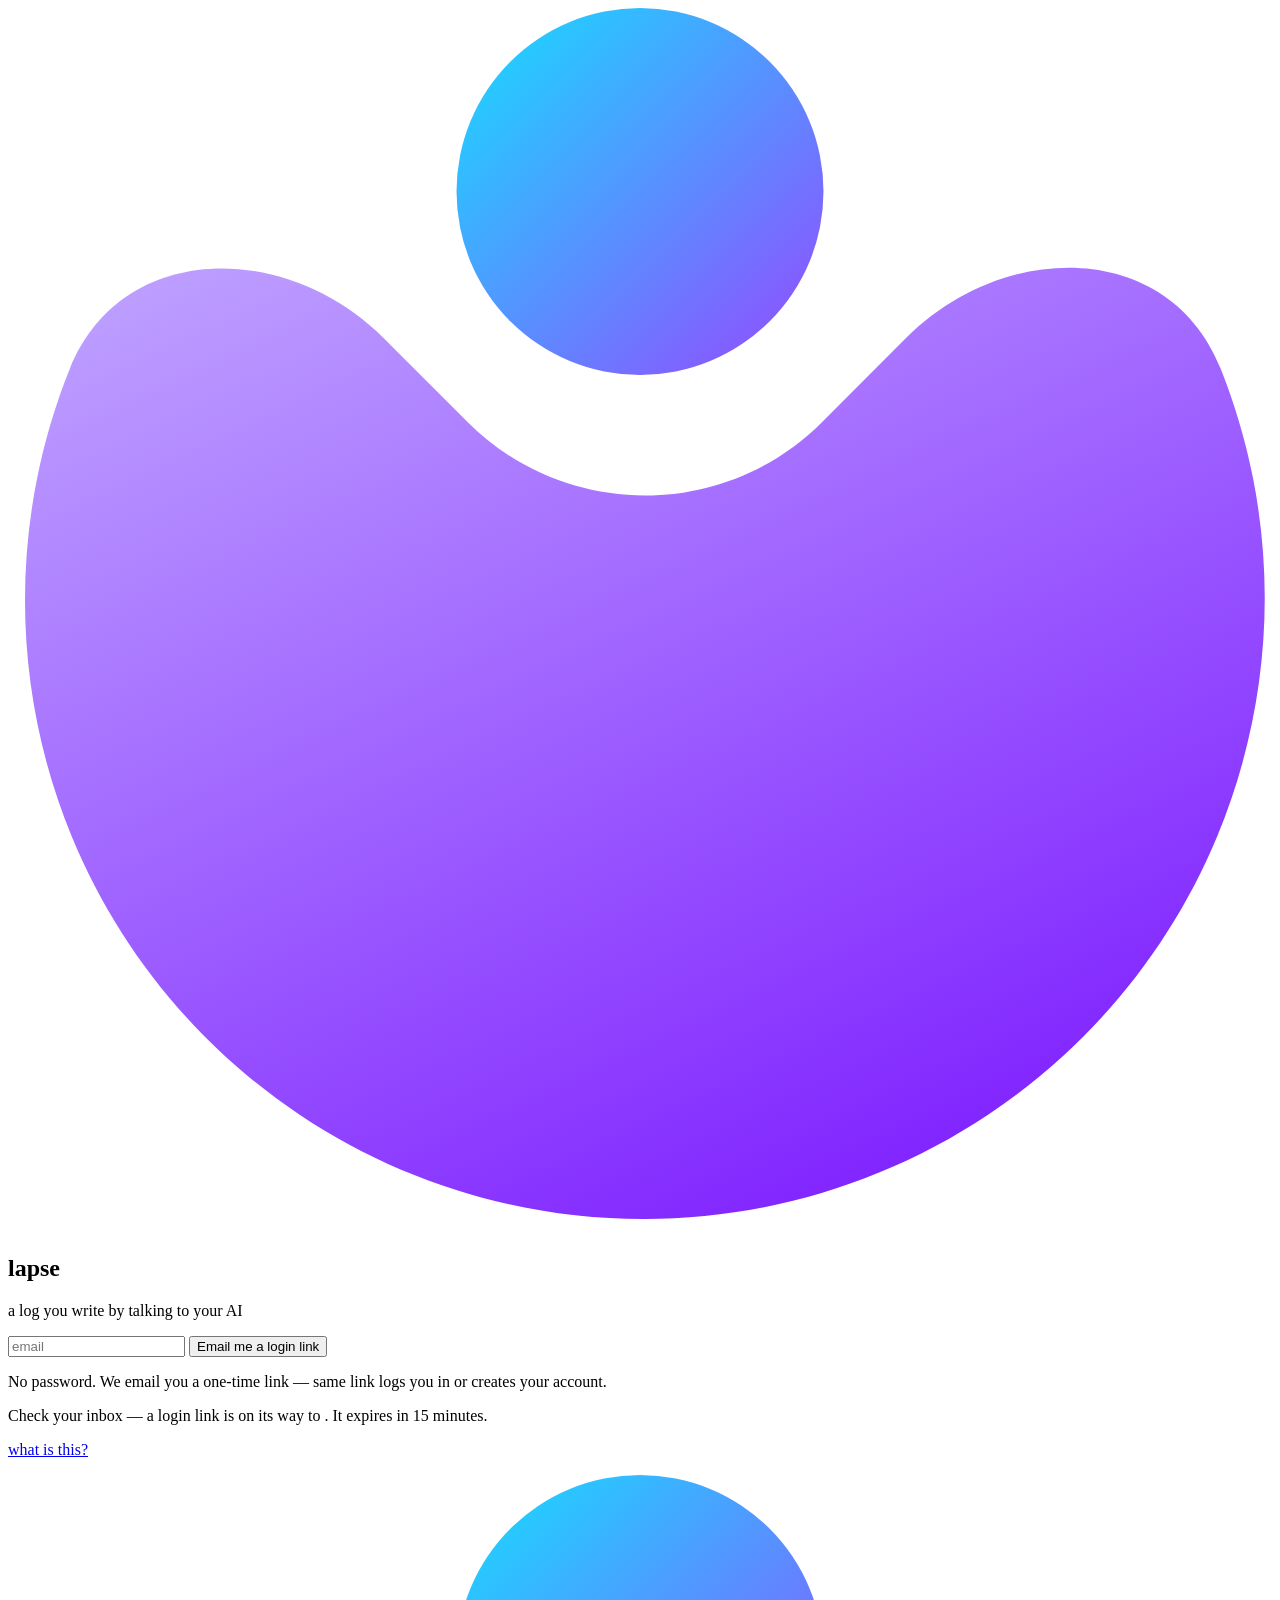
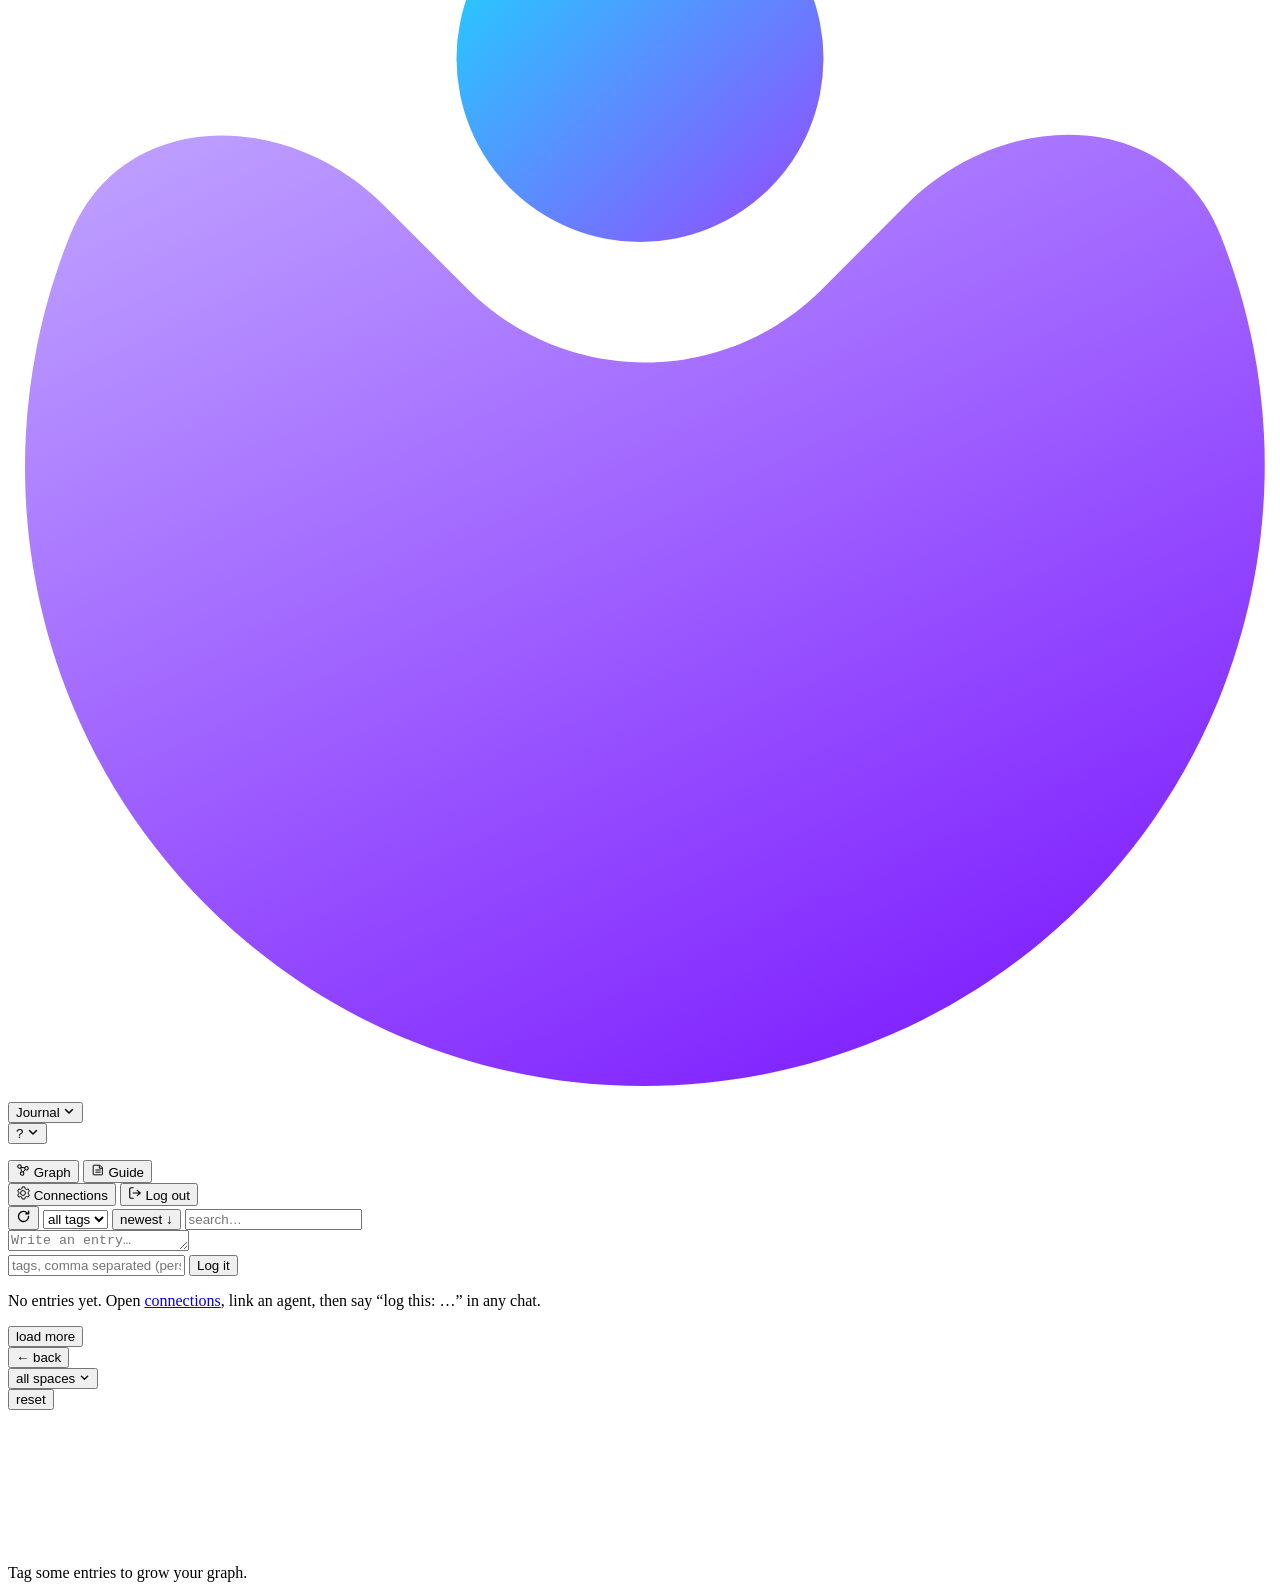
==== commit 4a69b6b1: "ui ux fixes & copy updates" ====
--- a/public/index.html
+++ b/public/index.html
@@ -93,12 +93,6 @@
         </button>
         <div class="account-menu" role="menu">
           <p class="account-email muted mono" id="account-email"></p>
-          <button role="menuitem" id="menu-all">
-            <svg width="14" height="14" viewBox="0 0 16 16" aria-hidden="true">
-              <path d="M2 4h12M2 8h12M2 12h12" fill="none" stroke="currentColor" stroke-width="1.3" stroke-linecap="round" />
-            </svg>
-            All entries
-          </button>
           <button role="menuitem" id="menu-graph">
             <svg width="14" height="14" viewBox="0 0 16 16" aria-hidden="true">
               <circle cx="4" cy="4" r="2" fill="none" stroke="currentColor" stroke-width="1.2" />
@@ -167,8 +161,17 @@
     <!-- graph view -->
     <section id="graph-view" class="graph-view hidden">
       <div class="graph-bar">
-        <span class="graph-title mono">graph · <span id="graph-scope">all spaces</span></span>
-        <div class="graph-spaces" id="graph-spaces"></div>
+        <button id="graph-back" class="graph-back">← back</button>
+        <div class="gspace-select" id="gspace-select">
+          <button id="gspace-trigger" class="gspace-trigger" aria-haspopup="menu" aria-expanded="false">
+            <span id="graph-scope">all spaces</span>
+            <svg class="chevron" width="11" height="11" viewBox="0 0 12 12" aria-hidden="true">
+              <path d="M2.5 4.5 6 8l3.5-3.5" fill="none" stroke="currentColor" stroke-width="1.5"
+                stroke-linecap="round" stroke-linejoin="round" />
+            </svg>
+          </button>
+          <div class="gspace-menu" id="gspace-menu" role="menu"></div>
+        </div>
         <button id="graph-reset" class="icon-btn" title="Reset view">reset</button>
       </div>
       <div class="graph-stage">
